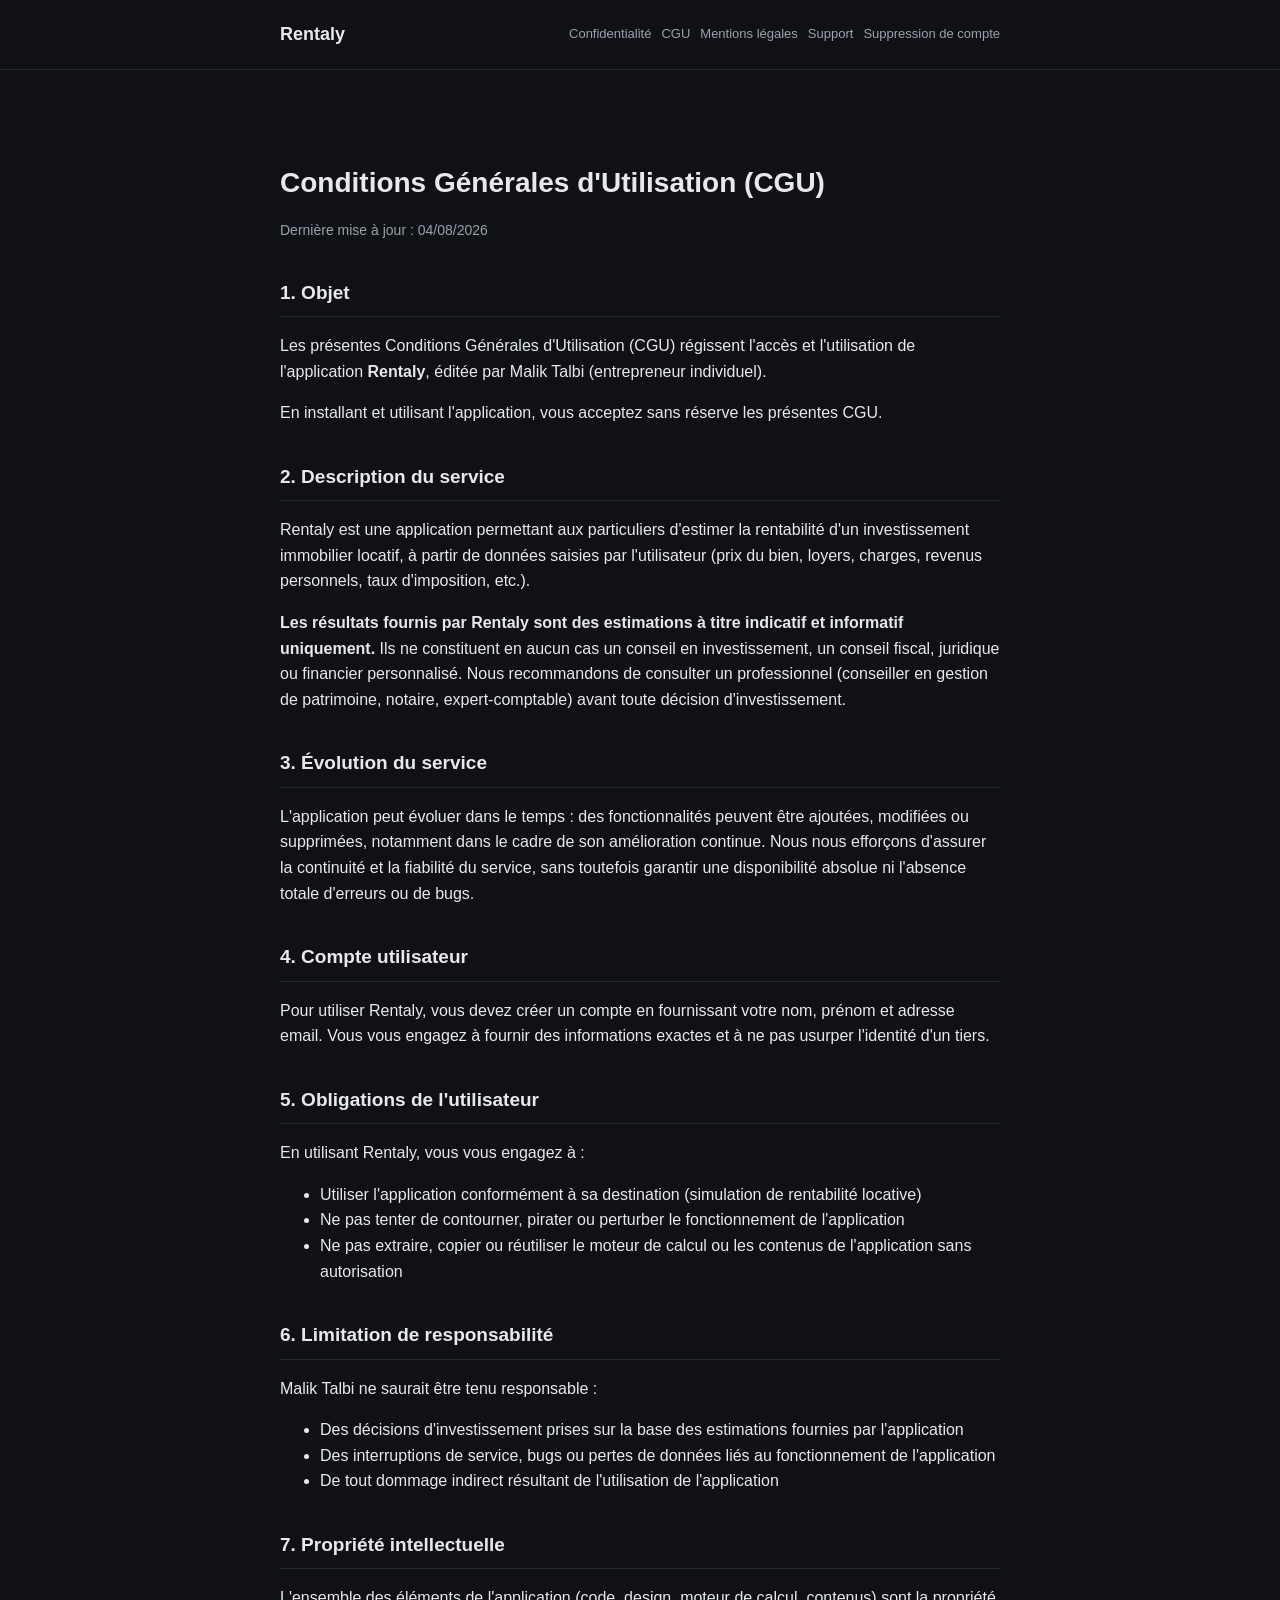
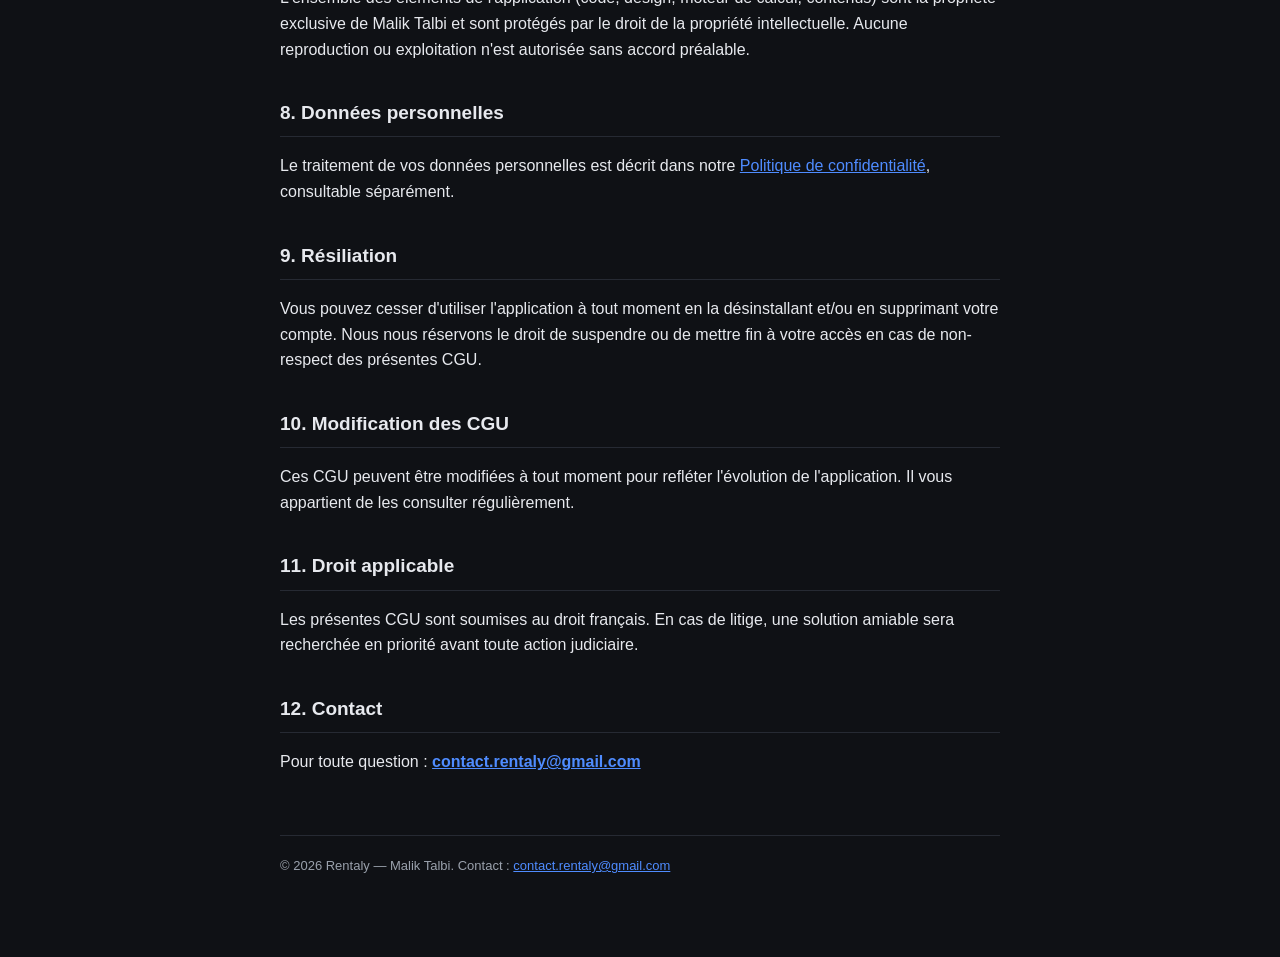
==== conditions-utilisation/index.html @ a02550df "Premiers fichiers - pages légales Rentaly" ====
<!DOCTYPE html>
<html lang="fr">
<head>
<meta charset="UTF-8">
<meta name="viewport" content="width=device-width, initial-scale=1.0">
<title>Conditions Générales d'Utilisation — Rentaly</title>
<link rel="stylesheet" href="/style.css">
</head>
<body>
<header class="site">
  <div class="wrap">
    <a class="brand" href="/">Rentaly</a>
    
    <nav class="legal-nav">
      <a href="/confidentialite/">Confidentialité</a>
      <a href="/conditions-utilisation/">CGU</a>
      <a href="/mentions-legales/">Mentions légales</a>
      <a href="/support/">Support</a>
      <a href="/suppression-compte/">Suppression de compte</a>
    </nav>

  </div>
</header>
<main class="wrap">
  <h1>Conditions Générales d'Utilisation (CGU)</h1>
  <p class="updated">Dernière mise à jour : 04/08/2026</p>

  <h2>1. Objet</h2>
  <p>Les présentes Conditions Générales d'Utilisation (CGU) régissent l'accès et l'utilisation de l'application <strong>Rentaly</strong>, éditée par Malik Talbi (entrepreneur individuel).</p>
  <p>En installant et utilisant l'application, vous acceptez sans réserve les présentes CGU.</p>

  <h2>2. Description du service</h2>
  <p>Rentaly est une application permettant aux particuliers d'estimer la rentabilité d'un investissement immobilier locatif, à partir de données saisies par l'utilisateur (prix du bien, loyers, charges, revenus personnels, taux d'imposition, etc.).</p>
  <p><strong>Les résultats fournis par Rentaly sont des estimations à titre indicatif et informatif uniquement.</strong> Ils ne constituent en aucun cas un conseil en investissement, un conseil fiscal, juridique ou financier personnalisé. Nous recommandons de consulter un professionnel (conseiller en gestion de patrimoine, notaire, expert-comptable) avant toute décision d'investissement.</p>

  <h2>3. Évolution du service</h2>
  <p>L'application peut évoluer dans le temps : des fonctionnalités peuvent être ajoutées, modifiées ou supprimées, notamment dans le cadre de son amélioration continue. Nous nous efforçons d'assurer la continuité et la fiabilité du service, sans toutefois garantir une disponibilité absolue ni l'absence totale d'erreurs ou de bugs.</p>

  <h2>4. Compte utilisateur</h2>
  <p>Pour utiliser Rentaly, vous devez créer un compte en fournissant votre nom, prénom et adresse email. Vous vous engagez à fournir des informations exactes et à ne pas usurper l'identité d'un tiers.</p>

  <h2>5. Obligations de l'utilisateur</h2>
  <p>En utilisant Rentaly, vous vous engagez à :</p>
  <ul>
    <li>Utiliser l'application conformément à sa destination (simulation de rentabilité locative)</li>
    <li>Ne pas tenter de contourner, pirater ou perturber le fonctionnement de l'application</li>
    <li>Ne pas extraire, copier ou réutiliser le moteur de calcul ou les contenus de l'application sans autorisation</li>
  </ul>

  <h2>6. Limitation de responsabilité</h2>
  <p>Malik Talbi ne saurait être tenu responsable :</p>
  <ul>
    <li>Des décisions d'investissement prises sur la base des estimations fournies par l'application</li>
    <li>Des interruptions de service, bugs ou pertes de données liés au fonctionnement de l'application</li>
    <li>De tout dommage indirect résultant de l'utilisation de l'application</li>
  </ul>

  <h2>7. Propriété intellectuelle</h2>
  <p>L'ensemble des éléments de l'application (code, design, moteur de calcul, contenus) sont la propriété exclusive de Malik Talbi et sont protégés par le droit de la propriété intellectuelle. Aucune reproduction ou exploitation n'est autorisée sans accord préalable.</p>

  <h2>8. Données personnelles</h2>
  <p>Le traitement de vos données personnelles est décrit dans notre <a href="/confidentialite/">Politique de confidentialité</a>, consultable séparément.</p>

  <h2>9. Résiliation</h2>
  <p>Vous pouvez cesser d'utiliser l'application à tout moment en la désinstallant et/ou en supprimant votre compte. Nous nous réservons le droit de suspendre ou de mettre fin à votre accès en cas de non-respect des présentes CGU.</p>

  <h2>10. Modification des CGU</h2>
  <p>Ces CGU peuvent être modifiées à tout moment pour refléter l'évolution de l'application. Il vous appartient de les consulter régulièrement.</p>

  <h2>11. Droit applicable</h2>
  <p>Les présentes CGU sont soumises au droit français. En cas de litige, une solution amiable sera recherchée en priorité avant toute action judiciaire.</p>

  <h2>12. Contact</h2>
  <p>Pour toute question : <strong><a href="mailto:contact.rentaly@gmail.com">contact.rentaly@gmail.com</a></strong></p>

  <footer class="site">
    &copy; 2026 Rentaly — Malik Talbi. Contact : <a href="mailto:contact.rentaly@gmail.com">contact.rentaly@gmail.com</a>
  </footer>
</main>
</body>
</html>
---- style.css ----
:root {
  --bg: #0f1115;
  --card: #171a21;
  --text: #e7e9ee;
  --muted: #9aa1ac;
  --accent: #4f8cff;
  --border: #262a33;
}

* { box-sizing: border-box; }

body {
  margin: 0;
  font-family: -apple-system, BlinkMacSystemFont, "Segoe UI", Roboto, Helvetica, Arial, sans-serif;
  background: var(--bg);
  color: var(--text);
  line-height: 1.6;
}

.wrap {
  max-width: 760px;
  margin: 0 auto;
  padding: 48px 20px 80px;
}

header.site {
  border-bottom: 1px solid var(--border);
  padding: 20px 0;
  margin-bottom: 24px;
}

header.site .wrap {
  padding: 0 20px;
  display: flex;
  align-items: center;
  justify-content: space-between;
}

header.site a.brand {
  color: var(--text);
  text-decoration: none;
  font-weight: 700;
  font-size: 18px;
}

nav.legal-nav {
  display: flex;
  flex-wrap: wrap;
  gap: 10px;
  font-size: 13px;
}

nav.legal-nav a {
  color: var(--muted);
  text-decoration: none;
}

nav.legal-nav a:hover {
  color: var(--accent);
}

h1 {
  font-size: 28px;
  margin-bottom: 4px;
}

h2 {
  font-size: 19px;
  margin-top: 36px;
  border-bottom: 1px solid var(--border);
  padding-bottom: 8px;
}

.updated {
  color: var(--muted);
  font-size: 14px;
  margin-bottom: 32px;
}

a { color: var(--accent); }

table {
  width: 100%;
  border-collapse: collapse;
  margin: 16px 0;
  font-size: 14px;
}

th, td {
  border: 1px solid var(--border);
  padding: 8px 12px;
  text-align: left;
}

th {
  background: var(--card);
}

.card {
  background: var(--card);
  border: 1px solid var(--border);
  border-radius: 10px;
  padding: 16px 20px;
  margin: 20px 0;
}

footer.site {
  margin-top: 60px;
  padding-top: 20px;
  border-top: 1px solid var(--border);
  color: var(--muted);
  font-size: 13px;
}
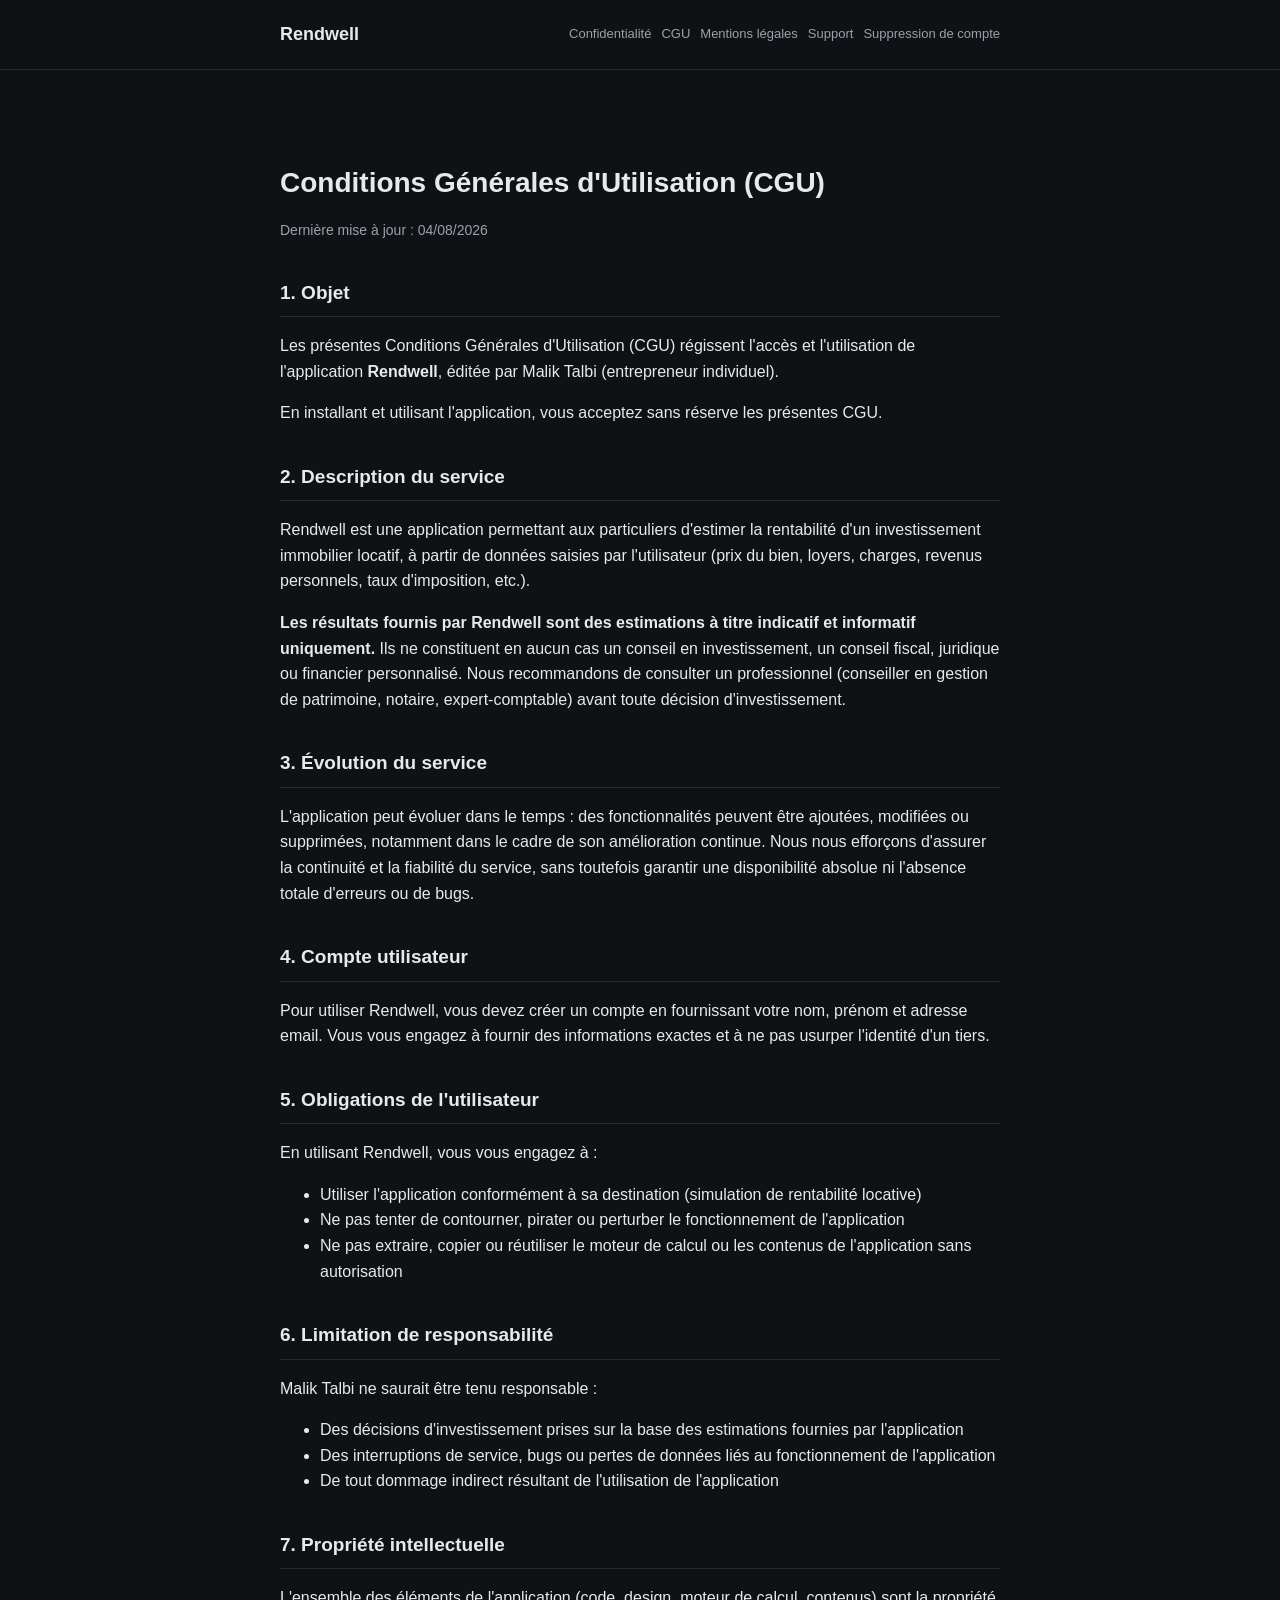
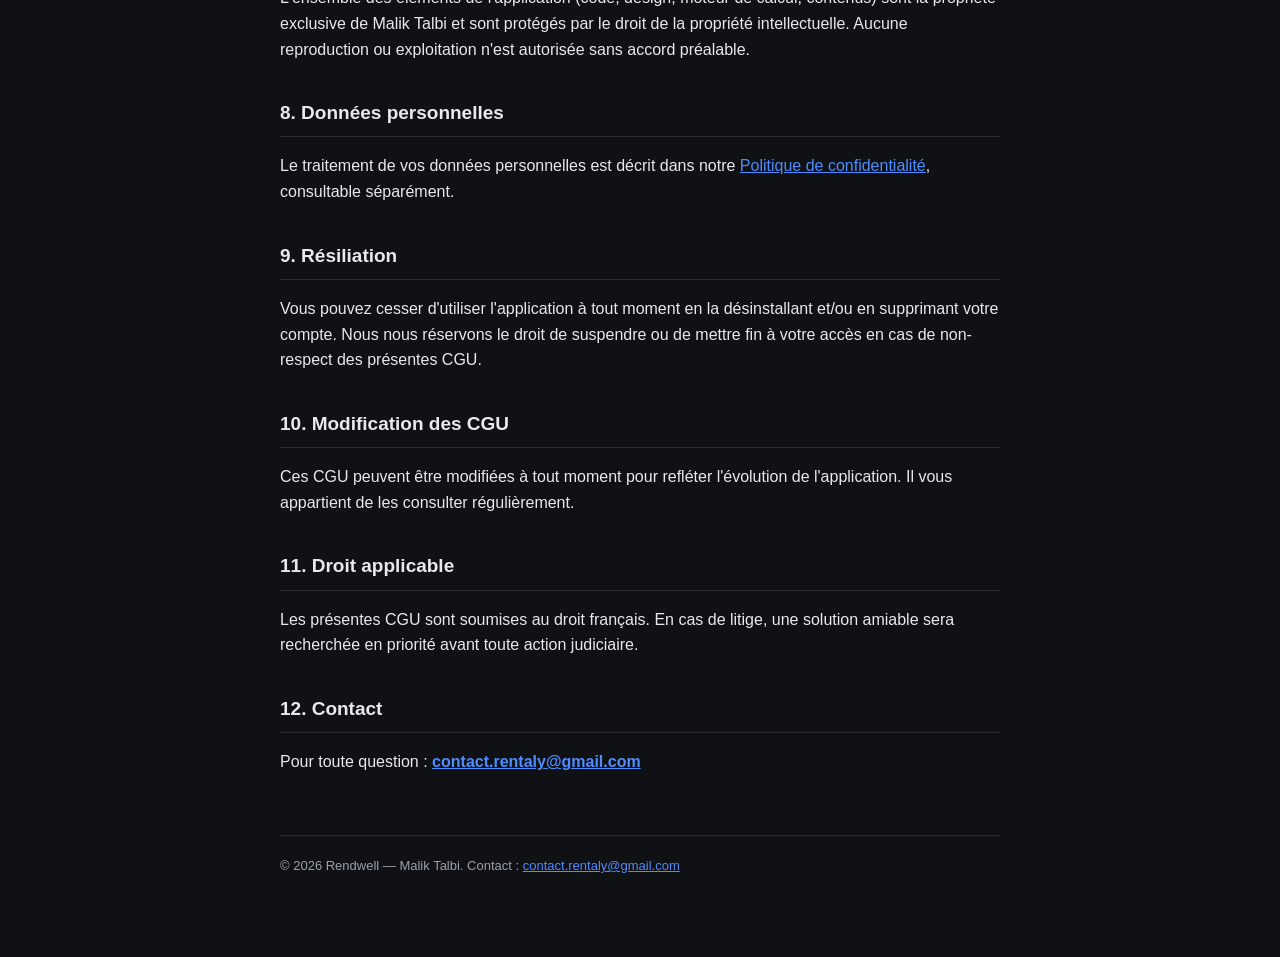
==== commit 19d6725c: "Renomme Rentaly en Rendwell dans les CGU/CGV Co-Authored-By: Claude Sonnet 5 <noreply@anthropic.com>" ====
--- a/conditions-utilisation/index.html
+++ b/conditions-utilisation/index.html
@@ -3,13 +3,13 @@
 <head>
 <meta charset="UTF-8">
 <meta name="viewport" content="width=device-width, initial-scale=1.0">
-<title>Conditions Générales d'Utilisation — Rentaly</title>
+<title>Conditions Générales d'Utilisation — Rendwell</title>
 <link rel="stylesheet" href="/style.css">
 </head>
 <body>
 <header class="site">
   <div class="wrap">
-    <a class="brand" href="/">Rentaly</a>
+    <a class="brand" href="/">Rendwell</a>
     
     <nav class="legal-nav">
       <a href="/confidentialite/">Confidentialité</a>
@@ -26,21 +26,21 @@
   <p class="updated">Dernière mise à jour : 04/08/2026</p>
 
   <h2>1. Objet</h2>
-  <p>Les présentes Conditions Générales d'Utilisation (CGU) régissent l'accès et l'utilisation de l'application <strong>Rentaly</strong>, éditée par Malik Talbi (entrepreneur individuel).</p>
+  <p>Les présentes Conditions Générales d'Utilisation (CGU) régissent l'accès et l'utilisation de l'application <strong>Rendwell</strong>, éditée par Malik Talbi (entrepreneur individuel).</p>
   <p>En installant et utilisant l'application, vous acceptez sans réserve les présentes CGU.</p>
 
   <h2>2. Description du service</h2>
-  <p>Rentaly est une application permettant aux particuliers d'estimer la rentabilité d'un investissement immobilier locatif, à partir de données saisies par l'utilisateur (prix du bien, loyers, charges, revenus personnels, taux d'imposition, etc.).</p>
-  <p><strong>Les résultats fournis par Rentaly sont des estimations à titre indicatif et informatif uniquement.</strong> Ils ne constituent en aucun cas un conseil en investissement, un conseil fiscal, juridique ou financier personnalisé. Nous recommandons de consulter un professionnel (conseiller en gestion de patrimoine, notaire, expert-comptable) avant toute décision d'investissement.</p>
+  <p>Rendwell est une application permettant aux particuliers d'estimer la rentabilité d'un investissement immobilier locatif, à partir de données saisies par l'utilisateur (prix du bien, loyers, charges, revenus personnels, taux d'imposition, etc.).</p>
+  <p><strong>Les résultats fournis par Rendwell sont des estimations à titre indicatif et informatif uniquement.</strong> Ils ne constituent en aucun cas un conseil en investissement, un conseil fiscal, juridique ou financier personnalisé. Nous recommandons de consulter un professionnel (conseiller en gestion de patrimoine, notaire, expert-comptable) avant toute décision d'investissement.</p>
 
   <h2>3. Évolution du service</h2>
   <p>L'application peut évoluer dans le temps : des fonctionnalités peuvent être ajoutées, modifiées ou supprimées, notamment dans le cadre de son amélioration continue. Nous nous efforçons d'assurer la continuité et la fiabilité du service, sans toutefois garantir une disponibilité absolue ni l'absence totale d'erreurs ou de bugs.</p>
 
   <h2>4. Compte utilisateur</h2>
-  <p>Pour utiliser Rentaly, vous devez créer un compte en fournissant votre nom, prénom et adresse email. Vous vous engagez à fournir des informations exactes et à ne pas usurper l'identité d'un tiers.</p>
+  <p>Pour utiliser Rendwell, vous devez créer un compte en fournissant votre nom, prénom et adresse email. Vous vous engagez à fournir des informations exactes et à ne pas usurper l'identité d'un tiers.</p>
 
   <h2>5. Obligations de l'utilisateur</h2>
-  <p>En utilisant Rentaly, vous vous engagez à :</p>
+  <p>En utilisant Rendwell, vous vous engagez à :</p>
   <ul>
     <li>Utiliser l'application conformément à sa destination (simulation de rentabilité locative)</li>
     <li>Ne pas tenter de contourner, pirater ou perturber le fonctionnement de l'application</li>
@@ -74,7 +74,7 @@
   <p>Pour toute question : <strong><a href="mailto:contact.rentaly@gmail.com">contact.rentaly@gmail.com</a></strong></p>
 
   <footer class="site">
-    &copy; 2026 Rentaly — Malik Talbi. Contact : <a href="mailto:contact.rentaly@gmail.com">contact.rentaly@gmail.com</a>
+    &copy; 2026 Rendwell — Malik Talbi. Contact : <a href="mailto:contact.rentaly@gmail.com">contact.rentaly@gmail.com</a>
   </footer>
 </main>
 </body>
--- a/style.css
+++ b/style.css
@@ -111,3 +111,59 @@
   color: var(--muted);
   font-size: 13px;
 }
+
+.field {
+  margin-bottom: 16px;
+}
+
+.field label {
+  display: block;
+  margin-bottom: 6px;
+  font-size: 14px;
+  color: var(--muted);
+}
+
+.field input {
+  width: 100%;
+  padding: 10px 12px;
+  background: var(--bg);
+  border: 1px solid var(--border);
+  border-radius: 8px;
+  color: var(--text);
+  font-size: 15px;
+}
+
+.field input:focus {
+  outline: none;
+  border-color: var(--accent);
+}
+
+.hint {
+  color: var(--muted);
+  font-size: 13px;
+  margin-top: -8px;
+  margin-bottom: 20px;
+}
+
+.btn {
+  display: inline-block;
+  padding: 10px 20px;
+  background: var(--accent);
+  color: #fff;
+  border: none;
+  border-radius: 8px;
+  font-size: 15px;
+  font-weight: 600;
+  cursor: pointer;
+}
+
+.btn:disabled {
+  opacity: 0.6;
+  cursor: not-allowed;
+}
+
+.form-message {
+  margin-top: 16px;
+  margin-bottom: 0;
+  color: var(--accent);
+}
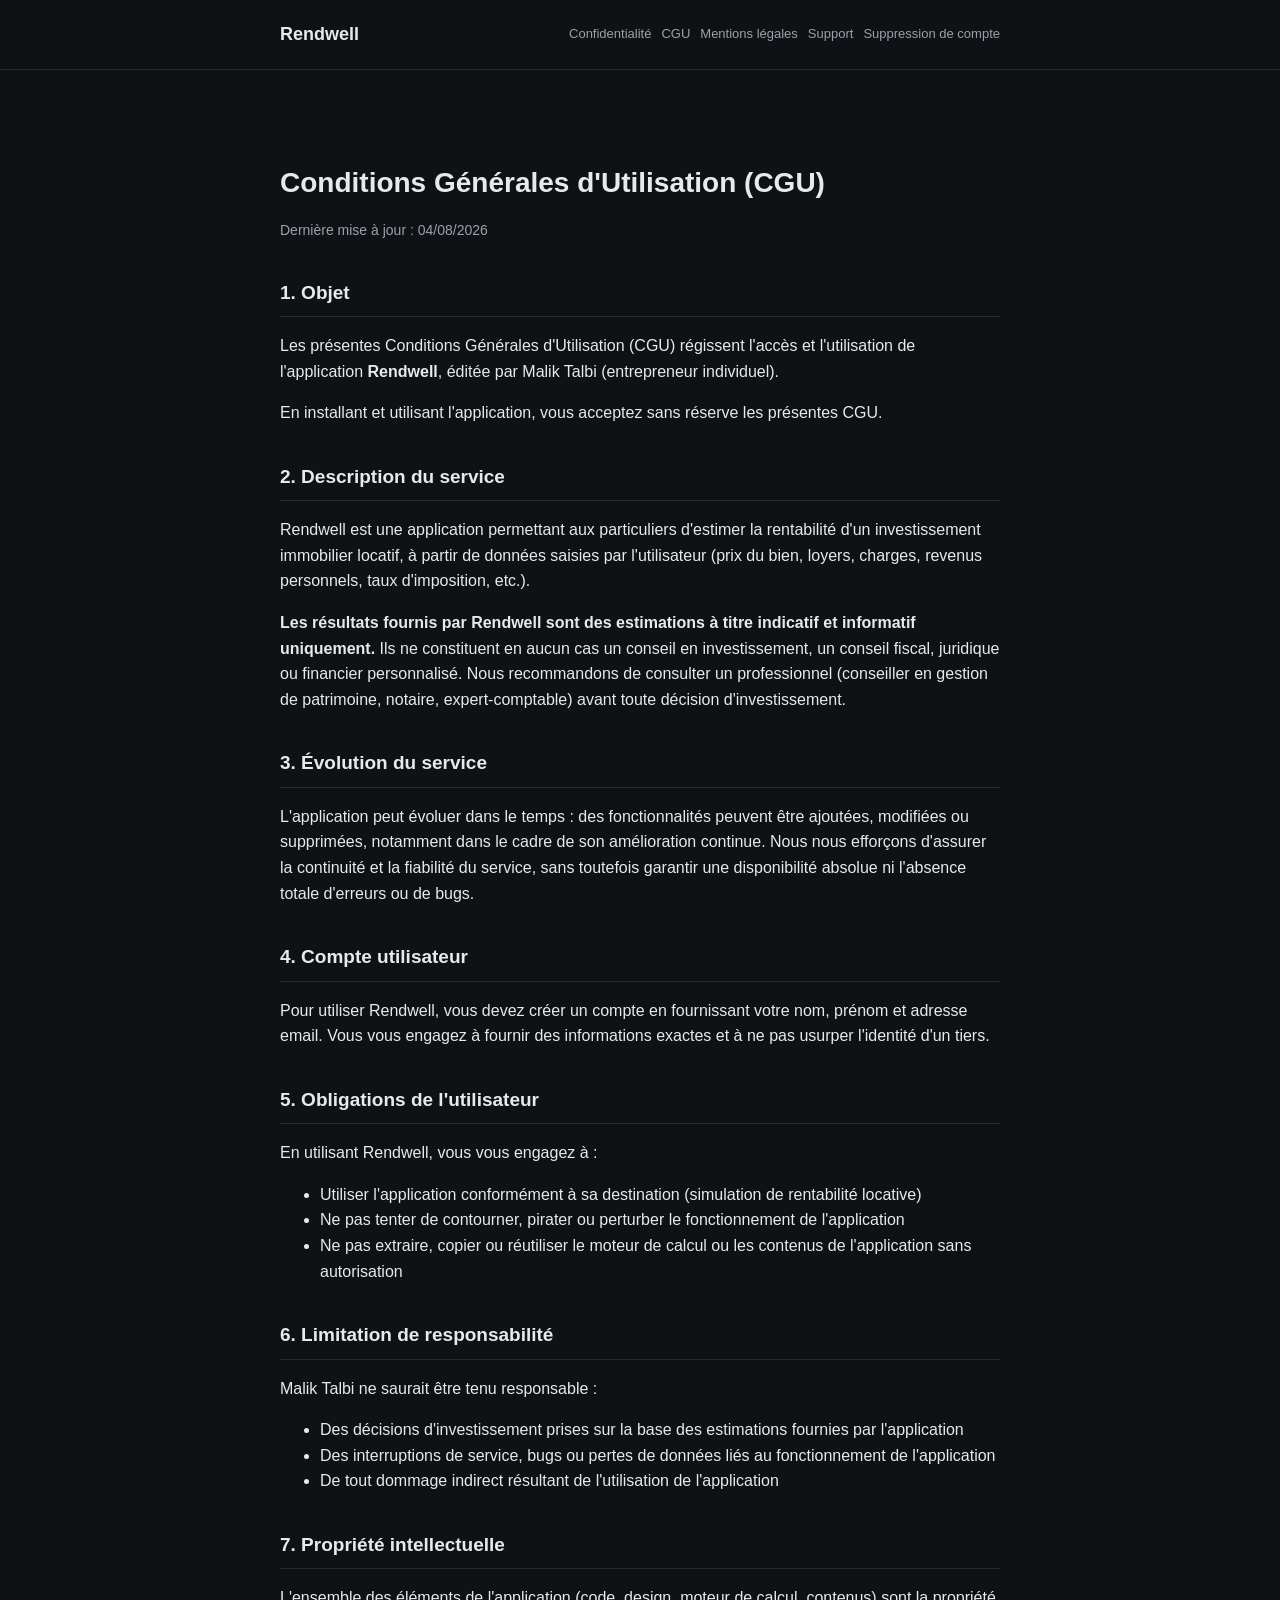
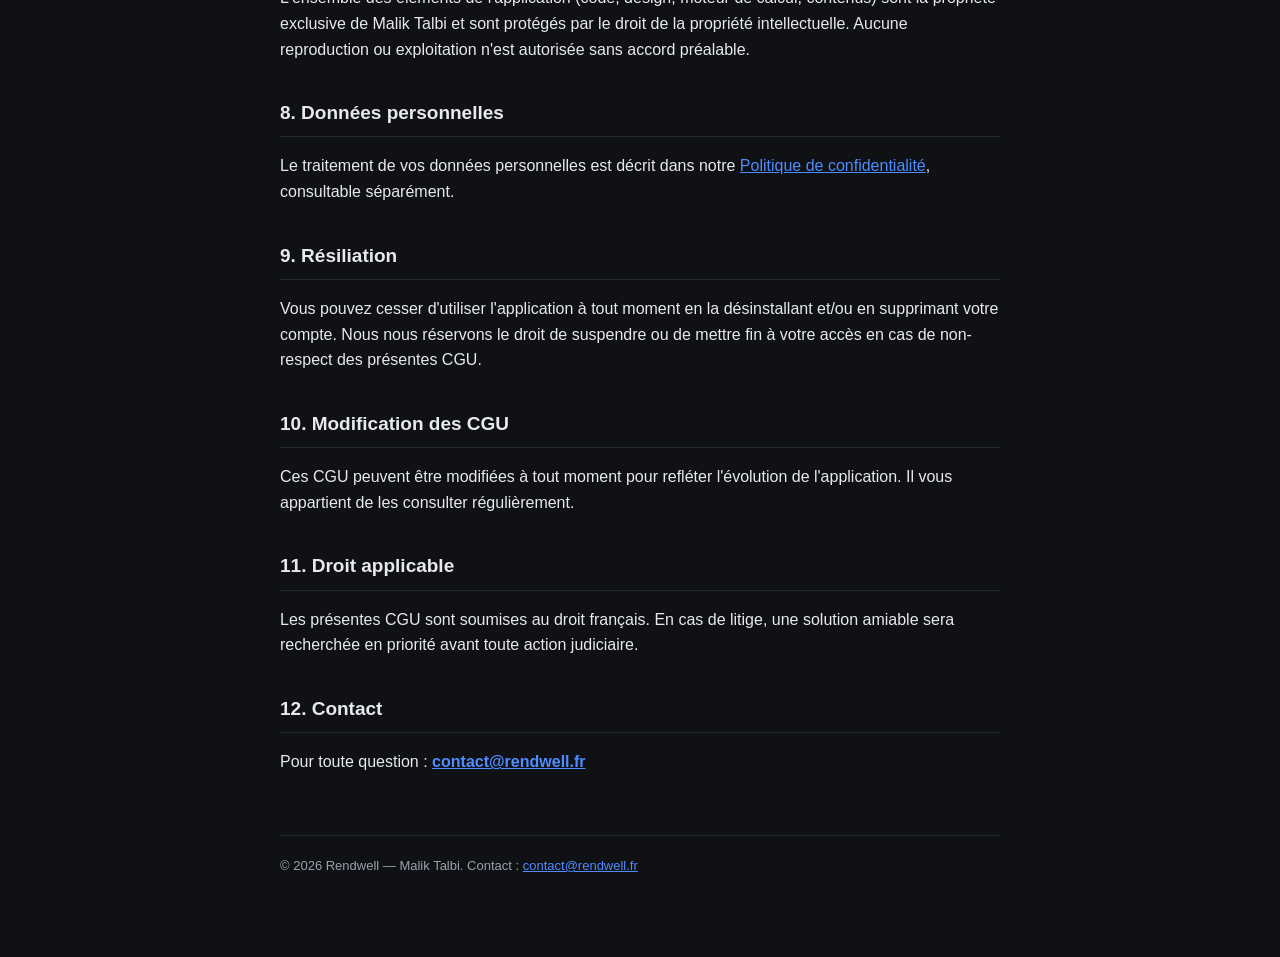
==== commit 7eff7f09: "Met à jour l'adresse de contact des CGU en contact@rendwell.fr Co-Authored-By: Claude Sonnet 5 <nore" ====
--- a/conditions-utilisation/index.html
+++ b/conditions-utilisation/index.html
@@ -71,10 +71,10 @@
   <p>Les présentes CGU sont soumises au droit français. En cas de litige, une solution amiable sera recherchée en priorité avant toute action judiciaire.</p>
 
   <h2>12. Contact</h2>
-  <p>Pour toute question : <strong><a href="mailto:contact.rentaly@gmail.com">contact.rentaly@gmail.com</a></strong></p>
+  <p>Pour toute question : <strong><a href="mailto:contact@rendwell.fr">contact@rendwell.fr</a></strong></p>
 
   <footer class="site">
-    &copy; 2026 Rendwell — Malik Talbi. Contact : <a href="mailto:contact.rentaly@gmail.com">contact.rentaly@gmail.com</a>
+    &copy; 2026 Rendwell — Malik Talbi. Contact : <a href="mailto:contact@rendwell.fr">contact@rendwell.fr</a>
   </footer>
 </main>
 </body>
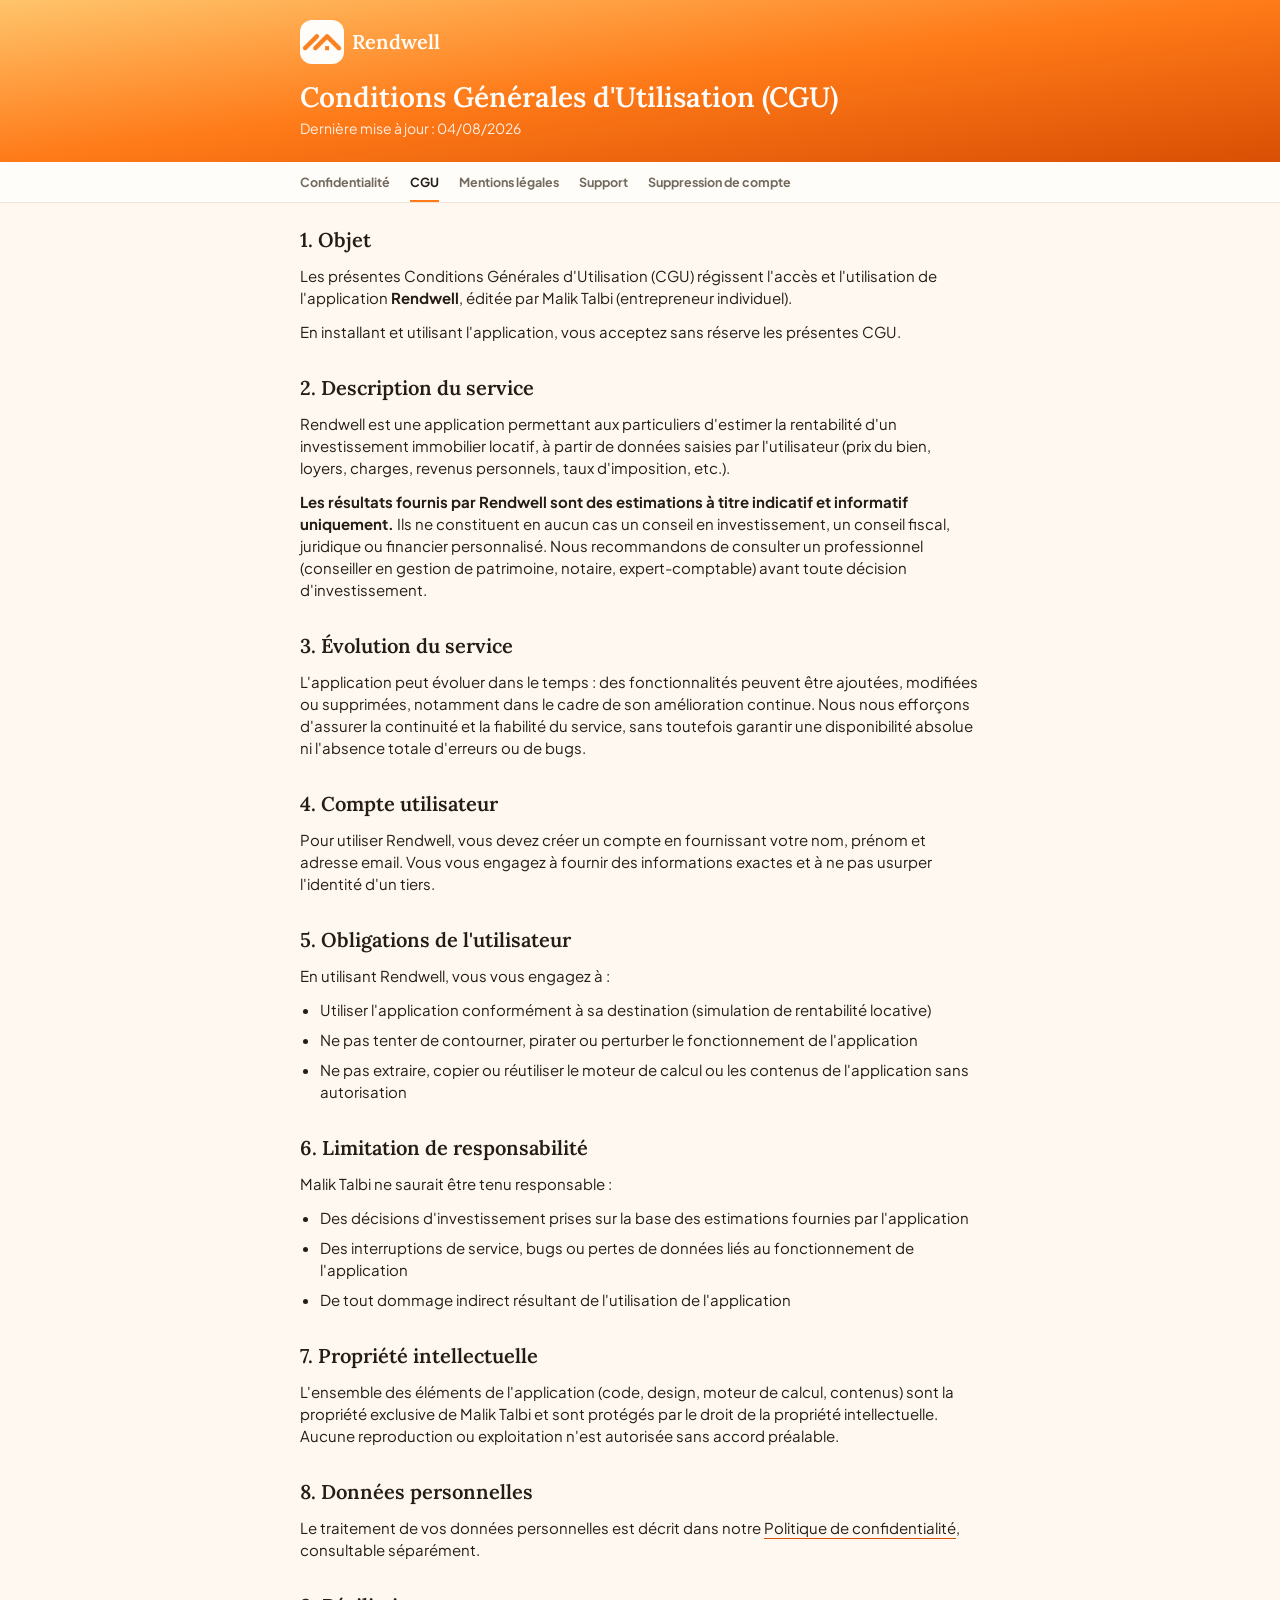
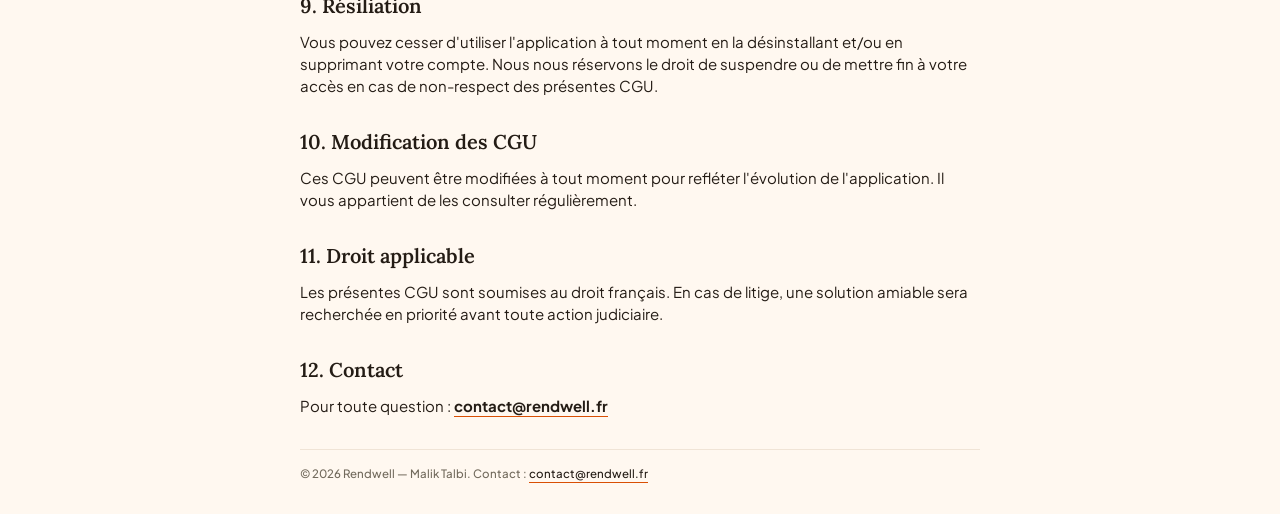
==== commit ab5ac9e3: "Applique la charte graphique Rendwell à toutes les pages du site Co-Authored-By: Claude Opus 5.5 <no" ====
--- a/conditions-utilisation/index.html
+++ b/conditions-utilisation/index.html
@@ -4,27 +4,30 @@
 <meta charset="UTF-8">
 <meta name="viewport" content="width=device-width, initial-scale=1.0">
 <title>Conditions Générales d'Utilisation — Rendwell</title>
+<link rel="stylesheet" href="/tokens.css">
 <link rel="stylesheet" href="/style.css">
 </head>
 <body>
 <header class="site">
   <div class="wrap">
-    <a class="brand" href="/">Rendwell</a>
-    
-    <nav class="legal-nav">
-      <a href="/confidentialite/">Confidentialité</a>
-      <a href="/conditions-utilisation/">CGU</a>
-      <a href="/mentions-legales/">Mentions légales</a>
-      <a href="/support/">Support</a>
-      <a href="/suppression-compte/">Suppression de compte</a>
-    </nav>
-
+    <a class="brand" href="/">
+      <img src="/assets/rendwell-logo.png" alt="" width="44" height="44">
+      Rendwell
+    </a>
+    <h1>Conditions Générales d'Utilisation (CGU)</h1>
+    <p class="updated">Dernière mise à jour : 04/08/2026</p>
   </div>
 </header>
+<nav class="legal-nav" aria-label="Pages du site">
+  <div class="wrap">
+    <a href="/confidentialite/">Confidentialité</a>
+    <a href="/conditions-utilisation/" aria-current="page">CGU</a>
+    <a href="/mentions-legales/">Mentions légales</a>
+    <a href="/support/">Support</a>
+    <a href="/suppression-compte/">Suppression de compte</a>
+  </div>
+</nav>
 <main class="wrap">
-  <h1>Conditions Générales d'Utilisation (CGU)</h1>
-  <p class="updated">Dernière mise à jour : 04/08/2026</p>
-
   <h2>1. Objet</h2>
   <p>Les présentes Conditions Générales d'Utilisation (CGU) régissent l'accès et l'utilisation de l'application <strong>Rendwell</strong>, éditée par Malik Talbi (entrepreneur individuel).</p>
   <p>En installant et utilisant l'application, vous acceptez sans réserve les présentes CGU.</p>
--- a/tokens.css
+++ b/tokens.css
@@ -0,0 +1,96 @@
+/*
+ * Rendwell design tokens for the web.
+ *
+ * Mirrors tokens.json, which mirrors mobile/src/constants/theme.ts. The mobile
+ * theme is what the app runs on: when a value changes there, update tokens.json
+ * and this file in the same change.
+ */
+
+@font-face {
+  font-family: "Lora";
+  font-weight: 600;
+  font-style: normal;
+  font-display: swap;
+  src: url("fonts/Lora_600SemiBold.ttf") format("truetype");
+}
+
+@font-face {
+  font-family: "Plus Jakarta Sans";
+  font-weight: 400;
+  font-style: normal;
+  font-display: swap;
+  src: url("fonts/PlusJakartaSans_400Regular.ttf") format("truetype");
+}
+
+@font-face {
+  font-family: "Plus Jakarta Sans";
+  font-weight: 500;
+  font-style: normal;
+  font-display: swap;
+  src: url("fonts/PlusJakartaSans_500Medium.ttf") format("truetype");
+}
+
+@font-face {
+  font-family: "Plus Jakarta Sans";
+  font-weight: 700;
+  font-style: normal;
+  font-display: swap;
+  src: url("fonts/PlusJakartaSans_700Bold.ttf") format("truetype");
+}
+
+:root {
+  /* Colors */
+  --orange100: #ffb25c;
+  --orange500: #ff7a18;
+  --orange700: #d94f04;
+  --orangeBg: #ffeedc;
+  --ink900: #241c15;
+  --ink600: #726a5c;
+  --ink400: #a79c8b;
+  --cream50: #fff8f0;
+  --white: #fffdfa;
+  --line: #f0e4d6;
+  --neutralBg: #f5efe6;
+  --success: #1d8a5e;
+  --successBg: #e7f5ee;
+  --danger: #d64545;
+  --dangerBg: #fbeaea;
+
+  /* Spacing */
+  --space-xs: 4px;
+  --space-sm: 8px;
+  --space-md: 12px;
+  --space-lg: 16px;
+  --space-xl: 20px;
+  --space-xxl: 24px;
+  --space-xxxl: 32px;
+
+  /* Radius */
+  --radius-sm: 9px;
+  --radius-md: 12px;
+  --radius-lg: 20px;
+  --radius-pill: 999px;
+
+  /* Shadows */
+  --shadow-card: 0 6px 14px rgba(36, 28, 21, 0.06);
+  --shadow-bar: 0 -4px 12px rgba(36, 28, 21, 0.08);
+  --shadow-pill-active: 0 4px 10px rgba(217, 79, 4, 0.28);
+
+  /* Gradients */
+  --gradient-hero: linear-gradient(to bottom right, #ffc46b, #ff7a18, #d94f04);
+  --gradient-pill: linear-gradient(to bottom right, #ff9a3d, #e85d0c);
+
+  /* Font families */
+  --font-display: "Lora", Georgia, "Times New Roman", serif;
+  --font-sans: "Plus Jakarta Sans", system-ui, -apple-system, "Segoe UI", sans-serif;
+}
+
+/* Type styles: one class per style of theme.ts `typography`. */
+.rw-text-display { font-family: var(--font-display); font-size: 28px; line-height: 34px; font-weight: 600; }
+.rw-text-h1 { font-family: var(--font-display); font-size: 20px; line-height: 26px; font-weight: 600; }
+.rw-text-h2 { font-family: var(--font-display); font-size: 17px; line-height: 22px; font-weight: 600; }
+.rw-text-bodyLg { font-family: var(--font-sans); font-size: 15px; line-height: 22px; font-weight: 500; }
+.rw-text-body { font-family: var(--font-sans); font-size: 14px; line-height: 20px; font-weight: 400; }
+.rw-text-label { font-family: var(--font-sans); font-size: 12.5px; line-height: 16px; font-weight: 700; }
+.rw-text-caption { font-family: var(--font-sans); font-size: 11.5px; line-height: 16px; font-weight: 500; }
+.rw-text-overline { font-family: var(--font-sans); font-size: 10.5px; line-height: 14px; font-weight: 700; letter-spacing: 0.5px; text-transform: uppercase; }
--- a/style.css
+++ b/style.css
@@ -1,169 +1,347 @@
-:root {
-  --bg: #0f1115;
-  --card: #171a21;
-  --text: #e7e9ee;
-  --muted: #9aa1ac;
-  --accent: #4f8cff;
-  --border: #262a33;
-}
-
-* { box-sizing: border-box; }
+/*
+ * Charte Rendwell appliquée au site. Toutes les valeurs viennent de
+ * /tokens.css, chargé avant cette feuille ; les littéraux hors tokens sont
+ * ceux que la charte autorise et sont signalés.
+ */
+
+*, *::before, *::after { box-sizing: border-box; }
+
+[hidden] { display: none !important; }
+
+html { -webkit-text-size-adjust: 100%; }
 
 body {
   margin: 0;
-  font-family: -apple-system, BlinkMacSystemFont, "Segoe UI", Roboto, Helvetica, Arial, sans-serif;
-  background: var(--bg);
-  color: var(--text);
-  line-height: 1.6;
+  background: var(--cream50);
+  color: var(--ink900);
+  font-family: var(--font-sans);
+  font-size: 15px;
+  line-height: 22px;
+  font-weight: 400;
 }
 
 .wrap {
-  max-width: 760px;
+  max-width: 720px;
   margin: 0 auto;
-  padding: 48px 20px 80px;
-}
+  padding: 0 var(--space-xl);
+}
+
+main.wrap {
+  padding-top: var(--space-xxl);
+  padding-bottom: var(--space-xxxl);
+}
+
+/* En-tête : gradient-hero, logo sur une tuile white, textes white */
 
 header.site {
-  border-bottom: 1px solid var(--border);
-  padding: 20px 0;
-  margin-bottom: 24px;
-}
-
-header.site .wrap {
-  padding: 0 20px;
+  background: var(--gradient-hero);
+  padding: var(--space-xl) 0 var(--space-xxl);
+  color: var(--white);
+}
+
+header.site a.brand {
+  display: inline-flex;
+  align-items: center;
+  gap: var(--space-sm);
+  margin-bottom: var(--space-lg);
+  border-radius: var(--radius-md);
+  color: var(--white);
+  text-decoration: none;
+  font-family: var(--font-display);
+  font-weight: 600;
+  font-size: 20px;
+  line-height: 26px;
+}
+
+header.site a.brand img {
+  display: block;
+  width: 44px;
+  height: 44px;
+  border-radius: var(--radius-md);
+  background: var(--white);
+}
+
+header.site a.brand:focus-visible {
+  outline: 2px solid var(--white);
+  outline-offset: 2px;
+}
+
+h1 {
+  margin: 0;
+  font-family: var(--font-display);
+  font-weight: 600;
+  font-size: 28px;
+  line-height: 34px;
+}
+
+/* rgba(255,253,250,0.9) : sous-titre sur l'en-tête orange, littéral de la charte */
+.updated {
+  margin: var(--space-xs) 0 0;
+  color: rgba(255, 253, 250, 0.9);
+  font-size: 14px;
+  line-height: 20px;
+}
+
+/* Navigation */
+
+nav.legal-nav {
+  background: var(--white);
+  border-bottom: 1px solid var(--line);
+}
+
+nav.legal-nav .wrap {
+  display: flex;
+  flex-wrap: wrap;
+  column-gap: var(--space-xl);
+}
+
+nav.legal-nav a {
+  padding: var(--space-md) 0;
+  color: var(--ink600);
+  text-decoration: none;
+  font-size: 12.5px;
+  line-height: 16px;
+  font-weight: 700;
+}
+
+nav.legal-nav a:hover,
+nav.legal-nav a[aria-current="page"] {
+  color: var(--ink900);
+}
+
+nav.legal-nav a[aria-current="page"] {
+  box-shadow: inset 0 -2px 0 var(--orange500);
+}
+
+/* Texte courant */
+
+h2 {
+  margin: var(--space-xxxl) 0 var(--space-md);
+  font-family: var(--font-display);
+  font-weight: 600;
+  font-size: 20px;
+  line-height: 26px;
+}
+
+main > h2:first-child { margin-top: 0; }
+
+h3 {
+  margin: 0 0 var(--space-sm);
+  font-family: var(--font-display);
+  font-weight: 600;
+  font-size: 17px;
+  line-height: 22px;
+}
+
+p { margin: 0 0 var(--space-md); }
+
+ul, ol {
+  margin: 0 0 var(--space-md);
+  padding-left: var(--space-xl);
+}
+
+li { margin-bottom: var(--space-sm); }
+
+strong { font-weight: 700; }
+
+/* La charte n'a pas de lien orange : texte ink900, souligné en orange700 */
+a {
+  color: var(--ink900);
+  text-decoration: underline var(--orange700);
+  text-underline-offset: var(--space-xs);
+}
+
+a:focus-visible,
+.btn:focus-visible {
+  outline: 2px solid var(--ink900);
+  outline-offset: 2px;
+}
+
+/* Surfaces */
+
+.card,
+table {
+  background: var(--white);
+  border: 1px solid var(--line);
+  border-radius: var(--radius-lg);
+  box-shadow: var(--shadow-card);
+}
+
+.card {
+  padding: var(--space-xl);
+  margin: var(--space-lg) 0;
+}
+
+.card > :last-child { margin-bottom: 0; }
+
+table {
+  width: 100%;
+  margin: var(--space-lg) 0;
+  border-collapse: separate;
+  border-spacing: 0;
+  overflow: hidden;
+  font-size: 14px;
+  line-height: 20px;
+}
+
+th, td {
+  padding: var(--space-md) var(--space-lg);
+  border-bottom: 1px solid var(--line);
+  text-align: left;
+  vertical-align: top;
+}
+
+tr:last-child td { border-bottom: 0; }
+
+th {
+  color: var(--ink600);
+  font-size: 12.5px;
+  line-height: 16px;
+  font-weight: 700;
+}
+
+/* Liste de liens de l'accueil */
+
+.link-list {
+  margin: 0;
+  padding: 0;
+  list-style: none;
+}
+
+.link-list li { margin-bottom: var(--space-md); }
+
+.link-card {
   display: flex;
   align-items: center;
-  justify-content: space-between;
-}
-
-header.site a.brand {
-  color: var(--text);
+  gap: var(--space-md);
+  padding: var(--space-lg);
+  background: var(--white);
+  border: 1px solid var(--line);
+  border-radius: var(--radius-lg);
+  box-shadow: var(--shadow-card);
   text-decoration: none;
+}
+
+.link-card:hover { border-color: var(--orange500); }
+
+.link-card-text {
+  flex: 1;
+  min-width: 0;
+}
+
+.link-card-title {
+  display: block;
+  font-family: var(--font-display);
+  font-weight: 600;
+  font-size: 17px;
+  line-height: 22px;
+}
+
+.link-card-desc {
+  display: block;
+  margin-top: var(--space-xs);
+  color: var(--ink600);
+  font-size: 14px;
+  line-height: 20px;
+}
+
+.link-card > svg {
+  flex-shrink: 0;
+  color: var(--ink600);
+}
+
+/* IconBadge, variante brand — 10px : littéral du composant */
+.icon-badge {
+  display: inline-flex;
+  flex-shrink: 0;
+  padding: 10px;
+  border-radius: var(--radius-md);
+  background: var(--orangeBg);
+  color: var(--orange700);
+}
+
+/* Pied de page */
+
+footer.site {
+  margin-top: var(--space-xxxl);
+  padding-top: var(--space-lg);
+  border-top: 1px solid var(--line);
+  color: var(--ink600);
+  font-size: 11.5px;
+  line-height: 16px;
+  font-weight: 500;
+}
+
+/* Formulaire */
+
+.field { margin-bottom: var(--space-lg); }
+
+.field label {
+  display: block;
+  margin-bottom: var(--space-sm);
+  font-size: 12.5px;
+  line-height: 16px;
   font-weight: 700;
-  font-size: 18px;
-}
-
-nav.legal-nav {
-  display: flex;
-  flex-wrap: wrap;
-  gap: 10px;
-  font-size: 13px;
-}
-
-nav.legal-nav a {
-  color: var(--muted);
-  text-decoration: none;
-}
-
-nav.legal-nav a:hover {
-  color: var(--accent);
-}
-
-h1 {
-  font-size: 28px;
-  margin-bottom: 4px;
-}
-
-h2 {
-  font-size: 19px;
-  margin-top: 36px;
-  border-bottom: 1px solid var(--border);
-  padding-bottom: 8px;
-}
-
-.updated {
-  color: var(--muted);
-  font-size: 14px;
-  margin-bottom: 32px;
-}
-
-a { color: var(--accent); }
-
-table {
-  width: 100%;
-  border-collapse: collapse;
-  margin: 16px 0;
-  font-size: 14px;
-}
-
-th, td {
-  border: 1px solid var(--border);
-  padding: 8px 12px;
-  text-align: left;
-}
-
-th {
-  background: var(--card);
-}
-
-.card {
-  background: var(--card);
-  border: 1px solid var(--border);
-  border-radius: 10px;
-  padding: 16px 20px;
-  margin: 20px 0;
-}
-
-footer.site {
-  margin-top: 60px;
-  padding-top: 20px;
-  border-top: 1px solid var(--border);
-  color: var(--muted);
-  font-size: 13px;
-}
-
-.field {
-  margin-bottom: 16px;
-}
-
-.field label {
-  display: block;
-  margin-bottom: 6px;
-  font-size: 14px;
-  color: var(--muted);
-}
-
+}
+
+/* 14px : marge horizontale des champs, littéral de la charte */
 .field input {
   width: 100%;
-  padding: 10px 12px;
-  background: var(--bg);
-  border: 1px solid var(--border);
-  border-radius: 8px;
-  color: var(--text);
+  padding: var(--space-md) 14px;
+  background: var(--white);
+  border: 1px solid var(--line);
+  border-radius: var(--radius-md);
+  color: var(--ink900);
+  font-family: inherit;
   font-size: 15px;
+  line-height: 22px;
+  font-weight: 500;
 }
 
 .field input:focus {
   outline: none;
-  border-color: var(--accent);
+  border-color: var(--orange500);
+  box-shadow: inset 0 0 0 0.5px var(--orange500);
 }
 
 .hint {
-  color: var(--muted);
-  font-size: 13px;
-  margin-top: -8px;
-  margin-bottom: 20px;
-}
-
+  margin: var(--space-xs) 0 0;
+  color: var(--ink600);
+  font-size: 11.5px;
+  line-height: 16px;
+  font-weight: 500;
+}
+
+/* Action principale : un seul gradient-pill par page */
 .btn {
-  display: inline-block;
-  padding: 10px 20px;
-  background: var(--accent);
-  color: #fff;
-  border: none;
-  border-radius: 8px;
-  font-size: 15px;
-  font-weight: 600;
+  display: block;
+  width: 100%;
+  padding: var(--space-md) var(--space-xl);
+  background: var(--gradient-pill);
+  border: 0;
+  border-radius: var(--radius-md);
+  box-shadow: var(--shadow-pill-active);
+  color: var(--white);
+  font-family: inherit;
+  font-size: 16px;
+  line-height: 22px;
+  font-weight: 700;
   cursor: pointer;
 }
 
 .btn:disabled {
-  opacity: 0.6;
-  cursor: not-allowed;
+  background: var(--line);
+  box-shadow: none;
+  color: var(--ink400);
+  cursor: default;
 }
 
 .form-message {
-  margin-top: 16px;
-  margin-bottom: 0;
-  color: var(--accent);
-}
+  margin: var(--space-lg) 0 0;
+  padding: var(--space-md) var(--space-lg);
+  background: var(--dangerBg);
+  border-radius: var(--radius-md);
+  font-size: 14px;
+  line-height: 20px;
+  font-weight: 500;
+}
